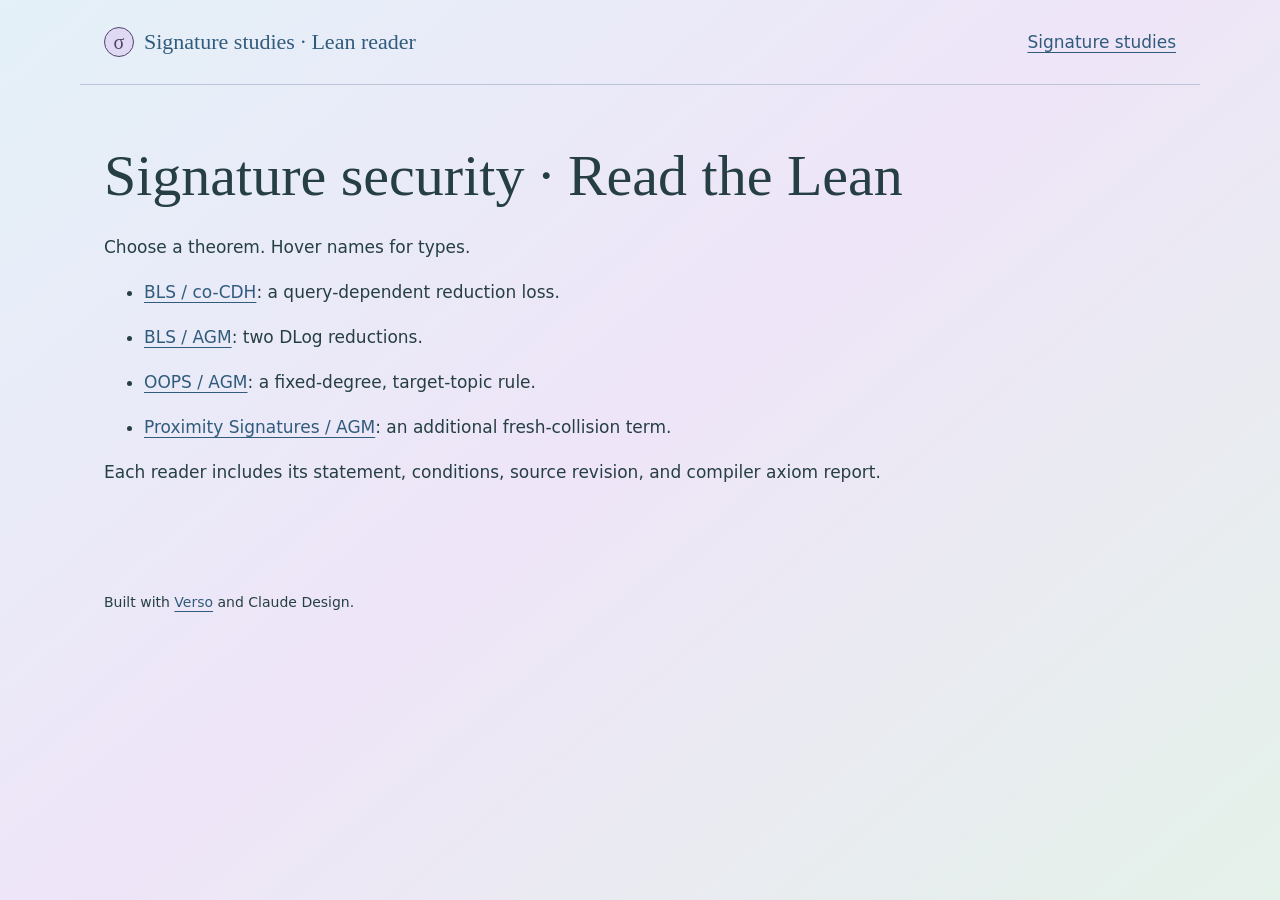
==== read/index.html @ 5ef7425c "Publish Signature Studies site Built from the sites repo at f331ecd; Lean readers pinned to signatur" ====
<!DOCTYPE html>
<html lang="en">
  <head>
    <meta charset="utf-8">
    <meta name="viewport" content="width=device-width, initial-scale=1">
    <meta name="description" content="Source-grounded Lean readers for Signature studies, with compiler types and proof states.">
    <title>Signature security · Read the Lean · Read the Lean</title><base href="./"><style>:root {
    /** Typography **/
    /* The font family used for headers, ToC entries, etc */
    --verso-structure-font-family: "Helvetica Neue", "Segoe UI", "Roboto", Arial, sans-serif;
    /* The font family used for body text */
    --verso-text-font-family: "Helvetica Neue", "Segoe UI", "Roboto", Arial, sans-serif;
    /* The font family used for code */
    --verso-code-font-family: monospace;

    /** Text colors **/
    --verso-text-color: black;
    --verso-code-color: black;
    --verso-structure-color: black;

    /** Selected items (e.g. search results) */
    --verso-selected-color: #def;

    /** Tooltips **/
    /*
    These colors are used for the tooltips that display documentation and messages for code,
    and for the equivalent popups that are shown when scripts are unavailable. The
    severity-specific tooltip colors below default to the foreground and background given
    here. The separator color draws the rule between sections of a tooltip's content.
    */
    --verso-tooltip-color: black;
    --verso-tooltip-bg-color: #e5e5e5;
    --verso-tooltip-border-color: black;
    --verso-tooltip-separator-color: #ccc;

    /** Message colors **/
    /*
    These colors are used to render Lean's feedback. Each severity (info, warning, error)
    has four sets of related styles:

    - The affected code itself: foreground and background, both at rest and while hovered,
      plus the indicator color, which draws the wavy underline marking that a message is
      present.
    - The text of the message, via the message color.
    - The tooltip that displays the message: foreground, background, and border. The border
      color also draws the accent bar next to a message when it is shown without scripts,
      and the background also colors the tooltip's arrow.
    - The marker bar in the margin of output blocks, via the output color.
    */
    --verso-code-info-color: currentcolor;
    --verso-code-info-bg-color: transparent;
    --verso-code-info-hover-color: currentcolor;
    --verso-code-info-hover-bg-color: #4777ff;
    --verso-info-indicator-color: #4777ff;
    --verso-message-info-color: black;
    --verso-tooltip-info-color: var(--verso-tooltip-color);
    --verso-tooltip-info-bg-color: var(--verso-tooltip-bg-color);
    --verso-tooltip-info-border-color: #4777ff;
    --verso-output-info-color: var(--verso-info-indicator-color);

    --verso-code-warning-color: currentcolor;
    --verso-code-warning-bg-color: transparent;
    --verso-code-warning-hover-color: currentcolor;
    --verso-code-warning-hover-bg-color: #ffd580;
    --verso-warning-indicator-color: #e7a71d; /* 2.11 contrast ratio for white, 9.94 for black */
    --verso-message-warning-color: black;
    --verso-tooltip-warning-color: var(--verso-tooltip-color);
    --verso-tooltip-warning-bg-color: var(--verso-tooltip-bg-color);
    --verso-tooltip-warning-border-color: #ffd580;
    --verso-output-warning-color: var(--verso-warning-indicator-color);

    --verso-code-error-color: currentcolor;
    --verso-code-error-bg-color: transparent;
    --verso-code-error-hover-color: currentcolor;
    --verso-code-error-hover-bg-color: #ffb3b3;
    --verso-error-indicator-color: #ff0000;
    --verso-message-error-color: #cc0000;
    --verso-tooltip-error-color: var(--verso-tooltip-color);
    --verso-tooltip-error-bg-color: var(--verso-tooltip-bg-color);
    --verso-tooltip-error-border-color: #ffb3b3;
    --verso-output-error-color: var(--verso-error-indicator-color);

    /** Proof states **/
    /*
    These colors are used for the proof state displays that can be expanded inside of proofs
    and shown in tooltips. The toggle colors are used for the control that expands and
    collapses a proof state.
    */
    --verso-tactic-state-color: black;
    --verso-tactic-state-bg-color: white;
    --verso-tactic-state-border-color: #888888;
    --verso-tactic-toggle-color: #bbbbbb;
    --verso-tactic-toggle-checked-color: #999999;

    /** Code Highlighting **/
    /*
    These variables control the rendering of Lean code emitted by Verso. Each category that can be
    highlighted supports the customization of color, weight, style, and family.
    */
    /* Constants (e.g. `List` or `id` or `none`) */
    --verso-code-const-color: var(--verso-code-color);
    --verso-code-const-weight: normal;
    --verso-code-const-style: normal;
    --verso-code-const-font-family: var(--verso-code-font-family);

    /* Keywords/atoms (e.g. `for` or `def` or `induction`) */
    --verso-code-keyword-color: var(--verso-code-color);
    --verso-code-keyword-weight: bold;
    --verso-code-keyword-style: normal;
    --verso-code-keyword-font-family: var(--verso-code-font-family);

    /* Local bindings (e.g. `x` in `let x := 5`) */
    --verso-code-var-color: var(--verso-code-color);
    --verso-code-var-weight: normal;
    --verso-code-var-style: italic;
    --verso-code-var-font-family: var(--verso-code-font-family);

    /* The background of interactive code while hovered (hoverable tokens, occurrences of a
       hovered binding, and the tactics that expand to a proof state) */
    --verso-code-hover-bg-color: #eeeeee;
}
</style><style>


.hl.lean {
  white-space: pre;
  font-weight: normal;
  font-style: normal;
  font-size: inherit;
}

.hl.lean .keyword {
  color: var(--verso-code-keyword-color,);
  font-weight: var(--verso-code-keyword-weight, bold);
  font-style: var(--verso-code-keyword-style, normal);
  font-family: var(--verso-code-keyword-font-family,);
}

.hl.lean .const {
  color: var(--verso-code-const-color,);
  font-weight: var(--verso-code-const-weight, normal);
  font-style: var(--verso-code-const-style, normal);
  font-family: var(--verso-code-const-font-family,);
}

.hl.lean .var {
  color: var(--verso-code-var-color,);
  font-weight: var(--verso-code-var-weight, normal);
  font-style: var(--verso-code-var-style, italic);
  font-family: var(--verso-code-var-font-family,);

  position: relative;
}

.hl.lean .literal, .hl.lean .unknown {
  color: var(--verso-code-color,);
  font-weight: normal;
  font-style: normal;
  font-family: var(--verso-code-font-family,);
}

/* These lexically-classified token kinds default to the `.unknown` appearance. The rule follows
   `.const` so it wins for the `anon-ctor` tokens, which also carry the `const` class. */
.hl.lean .anon-ctor,
.hl.lean .number,
.hl.lean .char,
.hl.lean .comment,
.hl.lean .punctuation,
.hl.lean .delim,
.hl.lean .wildcard {
  color: var(--verso-code-color,);
  font-weight: normal;
  font-style: normal;
  font-family: var(--verso-code-font-family,);
}

.hover-container {
  width: 0;
  height: 0;
  position: relative;
  display: inline;
}

.hl.lean a {
  color: inherit;
  text-decoration: currentcolor underline dotted;
}

.hl.lean a:hover {
  text-decoration: currentcolor underline solid;
}

/* Links inside tooltips show their underline only when hovered. */
.tippy-box .hl.lean a {
  text-decoration: none;
}

.hl.lean .hover-info {
  white-space: normal;
}

.hl.lean .token .hover-info {
  display: none;
  position: absolute;
  color: var(--verso-tooltip-color, black);
  background-color: var(--verso-tooltip-bg-color, #e5e5e5);
  border: 1px solid var(--verso-tooltip-border-color, black);
  padding: 0.5rem;
  z-index: 300;
}

.hl.lean .hover-info.messages {
  max-height: 10rem;
  overflow-y: auto;
  overflow-x: hidden;
  scrollbar-gutter: stable;
  padding: 0 0.5rem 0 0;
  display: block;
}

.hl.lean .hover-info code {
  white-space: pre-wrap;
  background: none;
}

.hl.lean .hover-info code:not(.verso-message) {
  color: var(--verso-tooltip-color, black);
}

.hl.lean .hover-info.messages > code {
  padding: 0.5rem;
  display: block;
  width: fit-content;
}

.hl.lean .hover-info.messages > code:only-child {
  margin: 0;
}

.hl.lean .hover-info.messages > code {
  margin: 0.1rem;
}

.hl.lean .hover-info.messages > code:not(:first-child) {
  margin-top: 0rem;
}

.hl.lean {
}

.hl.lean.block {
  display: block;
}

.hl.lean.inline {
  display: inline;
  white-space: pre-wrap;
}

.hl.lean * {
}

.hl.lean .token {
  transition: all 0.25s; /* Slight fade for highlights */
}

@media (hover: hover) {
  /* Hovered content nested in a collapsed tactic region keeps its plain background: the
     region's proof state is the tooltip that appears there, and its label is what
     highlights. `:where` keeps the exclusion out of the specificity computation. */
  .hl.lean .token.binding-hl,
  .hl.lean :is(.literal, .token.typed, .token[data-verso-hover]):hover:not(:where(.tactic:has(> .tactic-toggle:not(:checked)) > label *)) {
    background-color: var(--verso-code-hover-bg-color, #eeeeee);
    border-radius: 2px;
    transition: none;
  }

  /* Within a hovered message span, token hover backgrounds are removed so the span's own
     hover background shows across the whole span. The exception is a hovered documented
     token, which keeps its background because its tooltip is the one shown. */
  .hl.lean .has-info:hover .token.binding-hl:not(:hover),
  .hl.lean .has-info:hover .token.binding-hl:not([data-verso-hover]),
  .hl.lean .has-info:hover .literal:hover:not([data-verso-hover]),
  .hl.lean .has-info:hover .token.typed:hover:not([data-verso-hover]) {
    background-color: transparent;
  }
}


.hl.lean .has-info .token:not(.tactic-state):not(.tactic-state *), .hl.lean .has-info .inter-text:not(.tactic-state):not(.tactic-state *) {
  text-decoration-style: wavy;
  text-decoration-line: underline;
  text-decoration-thickness: from-font;
  text-decoration-skip-ink: none;
}

/*
The underline color comes from the nearest enclosing message span: each severity's span rule
sets `--verso--region-indicator-color`, which inherits, so a region nested inside one of
another severity keeps its own indicator color.
*/
.hl.lean .has-info :not(.tactic-state):not(.tactic-state *) {
  text-decoration-color: var(--verso--region-indicator-color);
}

.hl.lean .has-info .hover-info {
  display: none;
  position: absolute;
  transform: translate(0.25rem, 0.3rem);
  color: var(--verso-tooltip-color, black);
  border: 1px solid var(--verso-tooltip-border-color, black);
  padding: 0.5rem;
  z-index: 400;
  text-align: left;
}

.hl.lean .has-info.error {
  --verso--region-indicator-color: var(--verso-error-indicator-color, #ff0000);
  --verso--region-hover-color: var(--verso-code-error-hover-color, currentcolor);
  --verso--region-hover-bg-color: var(--verso-code-error-hover-bg-color, #ffb3b3);
  color: var(--verso-code-error-color, currentcolor);
  background-color: var(--verso-code-error-bg-color, transparent);
}

/*
The hover highlight follows the tooltip: a message span highlights only when its own tooltip
is the one that appears. When a hovered nested message span, a hovered documented token, or
a hovered collapsed tactic label shows its own tooltip instead, the message span does not
highlight. A span nested in a collapsed tactic region likewise stays plain, because hovering
it shows the region's proof state; `:where` keeps that exclusion out of the specificity
computation.

The hover colors come from `--verso--region-hover-color` and `--verso--region-hover-bg-color`,
which each severity's span rule sets. This keeps the hover conditions in this one rule, and
because the properties inherit, a region nested inside one of another severity keeps its own
hover colors.
*/
@media (hover: hover) {
  .hl.lean .has-info:hover:not(:has(.has-info:hover)):not(:has([data-verso-hover]:hover)):not(:has(.tactic > label:hover + .tactic-toggle:not(:checked))):not(:where(.tactic:has(> .tactic-toggle:not(:checked)) > label *)) {
    color: var(--verso--region-hover-color, currentcolor);
    background-color: var(--verso--region-hover-bg-color, transparent);
  }
}

.hl.lean .hover-info.messages > code.error {
  background-color: var(--verso-tooltip-error-bg-color, #e5e5e5);
  border-left: 0.2rem solid var(--verso-tooltip-error-border-color, #ffb3b3);
}

/*
A tooltip that shows only messages of the box's own severity leaves severity styling to the
box itself. When messages of several severities share the tooltip, or a `mixed` tooltip
combines messages with other content (such as documentation), each message keeps its
severity accent to distinguish them.
*/
.tippy-box .hl.lean.mixed > .hover-info.messages {
  margin-bottom: 0.5rem;
}

.tippy-box[data-theme~='error'] .hl.lean:not(.mixed) .hover-info.messages:not(:has(> code.warning)):not(:has(> code.information)) > code.error {
  background: none;
  border: none;
}

.error .verso-message, .error .verso-message .token, .error .verso-message label {
  color: var(--verso-message-error-color, #cc0000);
}

.error .verso-message .case-label:has(input[type="checkbox"])::before {
  background-color: var(--verso-message-error-color, #cc0000) !important;
}

.hl.lean .has-info.warning {
  --verso--region-indicator-color: var(--verso-warning-indicator-color, #e7a71d);
  --verso--region-hover-color: var(--verso-code-warning-hover-color, currentcolor);
  --verso--region-hover-bg-color: var(--verso-code-warning-hover-bg-color, #ffd580);
  color: var(--verso-code-warning-color, currentcolor);
  background-color: var(--verso-code-warning-bg-color, transparent);
}

.hl.lean .hover-info.messages > code.warning {
  background-color: var(--verso-tooltip-warning-bg-color, #e5e5e5);
  border-left: 0.2rem solid var(--verso-tooltip-warning-border-color, #ffd580);
}

.lean-output {
  border-left: 0.2em solid transparent;
  padding: 0 0 0 0.5em;
  border-top-left-radius: 0;
  border-bottom-left-radius: 0;
}

.lean-output.error {
  border-color: var(--verso-output-error-color, var(--verso-error-indicator-color, #ff0000));
}

.lean-output.information {
  border-color: var(--verso-output-info-color, var(--verso-info-indicator-color, #4777ff));
}

.lean-output.warning {
  border-color: var(--verso-output-warning-color, var(--verso-warning-indicator-color, #e7a71d));
}

.tippy-box[data-theme~='warning'] .hl.lean:not(.mixed) .hover-info.messages:not(:has(> code.error)):not(:has(> code.information)) > code.warning {
  background: none;
  border: none;
}

.warning .verso-message, .warning .verso-message .token, .warning .verso-message label {
  color: var(--verso-message-warning-color, black);
}

.warning .verso-message .case-label:has(input[type="checkbox"])::before {
  background-color: var(--verso-message-warning-color, black) !important;
}


.hl.lean .has-info.information {
  --verso--region-indicator-color: var(--verso-info-indicator-color, #4777ff);
  --verso--region-hover-color: var(--verso-code-info-hover-color, currentcolor);
  --verso--region-hover-bg-color: var(--verso-code-info-hover-bg-color, #4777ff);
  color: var(--verso-code-info-color, currentcolor);
  background-color: var(--verso-code-info-bg-color, transparent);
}


.hl.lean .hover-info.messages > code.information {
  background-color: var(--verso-tooltip-info-bg-color, #e5e5e5);
  border-left: 0.2rem solid var(--verso-tooltip-info-border-color, #4777ff);
}

.tippy-box[data-theme~='info'] .hl.lean:not(.mixed) .hover-info.messages:not(:has(> code.error)):not(:has(> code.warning)) > code.information {
  background: none;
  border: none;
}

.information .verso-message, .information .verso-message .token, .information .verso-message label {
  color: var(--verso-message-info-color, black);
}

.information .verso-message .case-label:has(input[type="checkbox"])::before {
  background-color: var(--verso-message-info-color, black) !important;
}

.hl.lean div.docstring {
  font-family: var(--verso-text-font-family, sans-serif);
  white-space: normal;
  max-width: calc(min(40rem, 90vw));
  width: max-content;
}

.hl.lean div.docstring > :last-child {
  margin-bottom: 0;
}

.hl.lean div.docstring > :first-child {
  margin-top: 0;
}

.hl.lean .hover-info .sep {
  display: block;
  width: auto;
  margin-left: 1rem;
  margin-right: 1rem;
  margin-top: 0.5rem;
  margin-bottom: 0.5rem;
  padding: 0;
  height: 1px;
  border-top: 1px solid var(--verso-tooltip-separator-color, #ccc);
}

.hl.lean code {
  font-family: var(--verso-code-font-family);
}

.hl.lean .tactic-state {
  display: none;
  position: relative;
  width: fit-content;
  border: 1px solid var(--verso-tactic-state-border-color, #888888);
  border-radius: 0.1rem;
  padding: 0.5rem;
  font-family: sans-serif;
  color: var(--verso-tactic-state-color, black);
  background-color: var(--verso-tactic-state-bg-color, white);
}

.hl.lean.popup .tactic-state {
  position: static;
  display: block;
  width: auto;
  border: none;
  padding: 0.5rem;
  font-family: sans-serif;
  background-color: var(--verso-tactic-state-bg-color, white);
}


.hl.lean .tactic {
  position: relative;
  display: inline;
  vertical-align: top;
  /* Without these, mobile Safari will start making font sizes inconsistent when its text size adjustment feature is triggered.*/
  -webkit-text-size-adjust: 100%;
  text-size-adjust: 100%;
}

.hl.lean .tactic:has(> .tactic-toggle:checked) {
  display: inline-grid;
  grid-template-columns: 1fr;
}

.hl.lean .tactic-toggle:checked ~ .tactic-state {
  display: inline-block;
  vertical-align: top;
  grid-row: 2;
  justify-self: start;
}

.hl.lean .tactic > label {
  position: relative;
  grid-row: 1;
  display: inline;
}

@media (hover: hover) {
  /* Highlight a region on hover only when its own toggle is unchecked, and only the innermost
     hovered region: `label:hover` bubbles to ancestor labels, so suppress the highlight on a region
     whose label contains a more deeply nested hovered tactic label. The region's proof state is the
     tooltip for everything else in its label, so the label keeps its highlight while any of that
     content is hovered. */
  .hl.lean .tactic:has(> .tactic-toggle:not(:checked)) > label:hover:not(:has(.tactic > label:hover)) {
    background-color: var(--verso-code-hover-bg-color, #eeeeee);
  }
}

.hl.lean .tactic-toggle {
  position: absolute;
  top: 0;
  left: 0;
  opacity: 0;
  height: 0;
  width: 0;
  z-index: -10;
}

.hl.lean .tactic > label::after {
  content: "";
  border: 1px solid var(--verso-tactic-toggle-color, #bbbbbb);
  /* These need to be em, not rem, to scale with the font */
  border-radius: 1em;
  height: 0.25em;
  vertical-align: middle;
  width: 0.6em;
  margin-left: 0.1em;
  margin-right: 0.1em;
  display: inline-block;
  transition: all 0.5s;
}

/*
@media (hover: hover) {
  .hl.lean .tactic > label:hover::after {
    border: 1px solid #aaaaaa;
    background-color: #aaaaaa;
    transition: all 0.5s;
  }
}
*/

.hl.lean .tactic > label:has(+ .tactic-toggle:checked)::after {
  border: 1px solid var(--verso-tactic-toggle-checked-color, #999999);
  background-color: var(--verso-tactic-toggle-checked-color, #999999);
  transition: all 0.5s;
}

.hl.lean .tactic-state .goal + .goal {
  margin-top: 1.5em;
}

/*
Some CSS frameworks customize details/summary in ways not compatible with Verso's output.
*/

.hl.lean details {
  display: block !important;
  margin: 0;
}

.hl.lean details summary {
  display: list-item !important;
  margin: 0;
}

.hl.lean details summary:focus {
  outline: none;
  outline-offset: none;
  color: inherit;
}

.hl.lean ul > li {
  margin-bottom: 0;
}

.hl.lean details summary::marker {
  display: inline !important;
}

.hl.lean details > summary:first-of-type {
  list-style-type: disclosure-closed;
  list-style-position: inside;
}

.hl.lean details[open] > summary:first-of-type {
  list-style-type: disclosure-open;
}

.hl.lean details summary::before, .hl.lean details summary::after {
  content: "" !important;
  background: none;
  display: none;
}

.hl.lean .tactic-state summary {
  /* These need to be em, not rem, to scale with the font */
  margin-left: -0.5em;
}

.hl.lean .tactic-state details {
  /* These need to be em, not rem, to scale with the font */
  padding-left: 0.5em;
}

.hl.lean .case-label {
  display: block;
  position: relative;
}

.hl.lean .case-label input[type="checkbox"] {
  position: absolute;
  top: 0;
  left: 0;
  opacity: 0;
  height: 0;
  width: 0;
  z-index: -10;
}

.hl.lean .case-label:has(input[type="checkbox"])::before {
  display: inline-block;
  background-color: currentcolor;
  content: ' ';
  transition: ease 0.2s;
  margin-right: 0.7em;
  clip-path: polygon(100% 0, 0 0, 50% 100%);
  width: 0.6em;
  height: 0.6em;
  vertical-align: middle;
}

.hl.lean .case-label:has(input[type="checkbox"]:not(:checked))::before {
  transform: rotate(-90deg);
}

.hl.lean .case-label:has(input[type="checkbox"]) {

}

.hl.lean .case-label:has(input[type="checkbox"]:checked) {

}


.hl.lean .labeled-case > :not(:first-child) {
  max-height: 0px;
  display: block;
  overflow: hidden;
  transition: max-height 0.1s ease-in;
  /* These need to be em, not rem, to scale with the font */
  margin-left: 0.5em;
  margin-top: 0.1em;
}

.hl.lean .labeled-case:has(.case-label input[type="checkbox"]:checked) > :not(:first-child) {
  max-height: 100%;
}


.hl.lean .goal-name::before {
  font-style: normal;
  content: "case ";
}

.hl.lean .goal-name {
  font-style: italic;
  font-family: var(--verso-code-font-family);
  color: inherit;
}

.hl.lean .hypotheses {
  display: table;
}

.hl.lean .hypothesis {
  display: table-row;
}

.hl.lean .hypothesis > * {
  display: table-cell;
}


.hl.lean .hypotheses .colon {
  text-align: center;
  /* This needs to be em, not rem, to scale with the font */
  min-width: 1em;
}

.hl.lean .hypotheses .name {
  text-align: right;
}

.hl.lean .hypotheses .name,
.hl.lean .hypotheses .type,
.hl.lean .conclusion .type {
  font-family: var(--verso-code-font-family);
}

.tippy-box {
  /* Without these, mobile Safari will start making font sizes inconsistent when its text size adjustment feature is triggered.*/
  -webkit-text-size-adjust: 100%;
  text-size-adjust: 100%;
}

/*
Tippy's stylesheet paints each arrow's fill triangle with the arrow element's `color` (its
placement-specific `::before` rules use `border-color: initial`, which is `currentcolor`),
and its border extension paints the outline triangle with the box's border color. Setting
`color` on the arrow therefore matches it to the tooltip background for every placement.
*/
.tippy-box[data-theme~='lean'] {
  background-color: var(--verso-tooltip-bg-color, #e5e5e5);
  color: var(--verso-tooltip-color, black);
  border: 1px solid var(--verso-tooltip-border-color, black);
}
.tippy-box[data-theme~='lean'] > .tippy-arrow {
  color: var(--verso-tooltip-bg-color, #e5e5e5);
}

.tippy-box[data-theme~='message'][data-placement^='top'] > .tippy-arrow::before {
  border-width: 11px 11px 0;
}
.tippy-box[data-theme~='message'][data-placement^='top'] > .tippy-arrow::after {
  bottom: -11px;
  border-width: 11px 11px 0;
}
.tippy-box[data-theme~='message'][data-placement^='bottom'] > .tippy-arrow::before {
  border-width: 0 11px 11px;
}
.tippy-box[data-theme~='message'][data-placement^='bottom'] > .tippy-arrow::after {
  top: -11px;
  border-width: 0 11px 11px;
}
.tippy-box[data-theme~='message'][data-placement^='left'] > .tippy-arrow::before {
  border-width: 11px 0 11px 11px;
}
.tippy-box[data-theme~='message'][data-placement^='left'] > .tippy-arrow::after {
  right: -11px;
  border-width: 11px 0 11px 11px;
}

.tippy-box[data-theme~='message'][data-placement^='right'] > .tippy-arrow::before {
  border-width: 11px 11px 11px 0;
}
.tippy-box[data-theme~='message'][data-placement^='right'] > .tippy-arrow::after {
  left: -11px;
  border-width: 11px 11px 11px 0;
}



.tippy-box[data-theme~='warning'] {
  background-color: var(--verso-tooltip-warning-bg-color, #e5e5e5);
  color: var(--verso-tooltip-warning-color, black);
  border: 3px solid var(--verso-tooltip-warning-border-color, #ffd580);
}
.tippy-box[data-theme~='warning'] > .tippy-arrow {
  color: var(--verso-tooltip-warning-bg-color, #e5e5e5);
}

.tippy-box[data-theme~='error'] {
  background-color: var(--verso-tooltip-error-bg-color, #e5e5e5);
  color: var(--verso-tooltip-error-color, black);
  border: 3px solid var(--verso-tooltip-error-border-color, #ffb3b3);
}
.tippy-box[data-theme~='error'] > .tippy-arrow {
  color: var(--verso-tooltip-error-bg-color, #e5e5e5);
}

.tippy-box[data-theme~='info'] {
  background-color: var(--verso-tooltip-info-bg-color, #e5e5e5);
  color: var(--verso-tooltip-info-color, black);
  border: 3px solid var(--verso-tooltip-info-border-color, #4777ff);
}
.tippy-box[data-theme~='info'] > .tippy-arrow {
  color: var(--verso-tooltip-info-bg-color, #e5e5e5);
}

.tippy-box[data-theme~='tactic'] {
  background-color: var(--verso-tactic-state-bg-color, white);
  color: var(--verso-tactic-state-color, black);
  border: 1px solid var(--verso-tactic-state-border-color, #888888);
}
.tippy-box[data-theme~='tactic'] > .tippy-arrow {
  color: var(--verso-tactic-state-bg-color, white);
}

.extra-doc-links {
  list-style-type: none;
  margin-left: 0;
  padding: 0;
}

.extra-doc-links > li {
  display: inline-block;
}

.extra-doc-links > li:not(:last-child)::after {
  content: '|';
  display: inline-block;
  margin: 0 0.25em;
}

.verso-message .trace {
  display: block;
}

.verso-message .trace > summary::marker {
  color: var(--verso-text-color, black);
}

.verso-message .trace-children {
  margin: 0;
  padding: 0;
}

.verso-message .trace-children > li {
  list-style-type: none;
  margin-left: 1.5em;
}

.verso-message .trace-children > li:not(:has(.trace)) {
  margin-left: 0;
}

.verso-message .trace-class {
  color: color-mix(in srgb, currentColor 70%, transparent);
  font-weight: bold;
  margin: 0;
  padding: 0;
}

.verso-message .text {
  white-space: pre-wrap;
}


</style>
<script>
      

window.onload = async () => {

    // Don't show hovers inside of closed tactic states
    function blockedByTactic(elem) {
      let parent = elem.parentNode;
      while (parent && "classList" in parent) {
        if (parent.classList.contains("tactic")) {
          const toggle = parent.querySelector(":scope > input.tactic-toggle");
          if (toggle) {
            return !toggle.checked;
          }
        }
        parent = parent.parentNode;
      }
      return false;
    }

    // The innermost element under the pointer, used to show only the most specific hover
    let hoverTarget = null;
    document.addEventListener('mouseover', (e) => { hoverTarget = e.target; }, true);

    // Visible tippy references; a tooltip is blocked while an unrelated one is visible
    const visibleTippies = new Set();
    function blockedByTippy(elem) {
      for (const ref of visibleTippies) {
        if (!ref.contains(elem) && !elem.contains(ref)) return true;
      }
      return false;
    }

    // Whether the element's tooltip would have content to show. Content nested in a
    // collapsed tactic region is covered by the region's proof-state tooltip, whether or
    // not a tippy instance is currently attached to it.
    function showsContent(el) {
      if (!el._tippy) return false;
      if (el.classList.contains('tactic')) {
        const toggle = el.querySelector(':scope > input.tactic-toggle');
        return !!toggle && !toggle.checked;
      }
      return (!!el.querySelector('.hover-info') || 'versoHover' in el.dataset) &&
        !blockedByTactic(el);
    }

    // The nearest enclosing element whose tooltip has content
    function innermostShowable(el) {
      while (el && el.nodeType === Node.ELEMENT_NODE) {
        if (showsContent(el)) return el;
        el = el.parentElement;
      }
      return null;
    }

    // Binding highlights via event delegation with cached lookups
    const bindingCache = new Map(); // context+binding -> [token elements]
    let highlightedTokens = [];
    function getBindingTokens(context, binding) {
      const key = context + "\0" + binding;
      let tokens = bindingCache.get(key);
      if (!tokens) {
        tokens = [];
        for (const example of document.querySelectorAll(".hl.lean")) {
          if (example.dataset.leanContext == context) {
            for (const tok of example.querySelectorAll(".token[data-binding=\"" + CSS.escape(binding) + "\"]")) {
              tokens.push(tok);
            }
          }
        }
        bindingCache.set(key, tokens);
      }
      return tokens;
    }
    for (const container of document.querySelectorAll(".hl.lean")) {
      container.addEventListener("mouseover", (event) => {
        const c = event.target.closest(".token");
        if (!c || !c.dataset.binding || c.dataset.binding === "" || !container.contains(c)) return;
        if (blockedByTactic(c)) return;
        const tokens = getBindingTokens(container.dataset.leanContext, c.dataset.binding);
        for (const tok of tokens) {
          tok.classList.add("binding-hl");
        }
        highlightedTokens = tokens;
      });
      container.addEventListener("mouseout", (event) => {
        const c = event.target.closest(".token");
        if (!c || !container.contains(c)) return;
        for (const tok of highlightedTokens) {
          tok.classList.remove("binding-hl");
        }
        highlightedTokens = [];
      });
    }
    /* Render docstrings */
    if ('undefined' !== typeof marked) {
        for (const d of document.querySelectorAll("code.docstring, pre.docstring")) {
            const str = d.innerText;
            const html = marked.parse(str);
            const rendered = document.createElement("div");
            rendered.classList.add("docstring");
            rendered.innerHTML = html;
            d.parentNode.replaceChild(rendered, d);
        }
    }
    // Add hovers
    const versoDocData = await (fetch("-verso-docs.json").then((resp) => resp.json()));

    function hideParentTooltips(element) {
      let parent = element.parentElement;
      while (parent) {
        const tippyInstance = parent._tippy;
        if (tippyInstance) {
          tippyInstance.hide();
        }
        parent = parent.parentElement;
      }
    }

    function hideDescendantTooltips(element) {
      for (const ref of visibleTippies) {
        if (ref !== element && element.contains(ref)) {
          ref._tippy.hide();
        }
      }
    }

    // Renders the documentation for a hover ID from the doc table
    function docHoverContent(hoverId) {
      const info = document.createElement('span');
      info.className = 'hover-info';
      info.style.display = 'block';
      const data = versoDocData[hoverId];
      if (data) {
        info.innerHTML = data;
        /* Render docstrings - TODO server-side */
        if ('undefined' !== typeof marked) {
          for (const d of info.querySelectorAll('code.docstring, pre.docstring')) {
            const str = d.innerText;
            const html = marked.parse(str);
            const rendered = document.createElement('div');
            rendered.classList.add('docstring');
            rendered.innerHTML = html;
            d.parentNode.replaceChild(rendered, d);
          }
        }
      } else {
        info.innerHTML = 'Failed to load doc ID: ' + hoverId;
      }
      return info;
    }




    const defaultTippyProps = {
      /* DEBUG -- remove the space: * /
      onHide(any) { return false; },
      trigger: "click",
      // */
      /* theme: "lean", */
      maxWidth: "none",
      appendTo: () => document.body,
      interactive: true,
      delay: [100, null],
      /* ignoreAttributes: true, */
      followCursor: 'initial',
      onShow(inst) {
        const ref = inst.reference;
        if (ref.className == 'tactic') {
          const toggle = ref.querySelector(":scope > input.tactic-toggle");
          if (toggle && toggle.checked) {
            return false;
          }
        } else if (ref.querySelector(".hover-info") || "versoHover" in ref.dataset) {
          if (blockedByTactic(ref)) { return false };
        } else { // Nothing to show here!
          return false;
        }
        // Show only the most specific hover under the pointer
        if (hoverTarget && ref.contains(hoverTarget) && innermostShowable(hoverTarget) !== ref) {
          return false;
        }
        hideParentTooltips(ref);
        hideDescendantTooltips(ref);
        if (blockedByTippy(ref)) { return false; }
      },
      onShown(inst) { visibleTippies.add(inst.reference); },
      onHidden(inst) { visibleTippies.delete(inst.reference); },
      content (tgt) {
        const content = document.createElement("span");
        if (tgt.className == 'tactic') {
          const state = tgt.querySelector(":scope > .tactic-state").cloneNode(true);
          state.style.display = "block";
          content.appendChild(state);
          content.style.display = "block";
          content.className = "hl lean popup";
        } else {
          content.className = "hl lean";
          content.style.display = "block";
          content.style.maxHeight = "300px";
          content.style.overflowY = "auto";
          content.style.overflowX = "hidden";
          // Messages come from the inline hover-info; documentation comes from the doc
          // table. An element with both (a message span sharing a documented token's
          // extent) shows both in one tooltip.
          const hoverId = tgt.dataset.versoHover;
          const hoverInfo = tgt.querySelector(".hover-info");
          if (hoverInfo) {
            content.appendChild(hoverInfo.cloneNode(true));
          }
          if (hoverId) {
            // TODO stop doing an implicit conversion from string to number here
            content.appendChild(docHoverContent(hoverId));
          }
          if (hoverInfo && hoverId) {
            content.classList.add('mixed');
          }
          const extraLinks = tgt.dataset['versoLinks'] || tgt.parentElement.dataset['versoLinks'];
          if (extraLinks) {
            try {
              const extras = JSON.parse(extraLinks);
              const links = document.createElement('ul');
              links.className = 'extra-doc-links';
              extras.forEach((l) => {
                const li = document.createElement('li');
                li.innerHTML = "<a href=\"" + l['href'] + "\" title=\"" + l.long + "\">" + l.short + "</a>";
                links.appendChild(li);
              });
              content.appendChild(links);
            } catch (error) {
              console.error(error);
            }
          }
        }
        return content;
      }
    };


    document.querySelectorAll('.hl.lean .const.token, .hl.lean .keyword.token, .hl.lean .literal.token, .hl.lean .option.token, .hl.lean .var.token, .hl.lean .typed.token, .hl.lean .level-var, .hl.lean .level-const, .hl.lean .level-op, .hl.lean .sort, .hl.lean .punctuation.token[data-verso-hover]').forEach(element => {
      element.setAttribute('data-tippy-theme', 'lean');
    });
    document.querySelectorAll('.hl.lean .has-info.warning').forEach(element => {
      element.setAttribute('data-tippy-theme', 'warning message');
    });
    document.querySelectorAll('.hl.lean .has-info.information').forEach(element => {
      element.setAttribute('data-tippy-theme', 'info message');
    });
    document.querySelectorAll('.hl.lean .has-info.error').forEach(element => {
      element.setAttribute('data-tippy-theme', 'error message');
    });
    document.querySelectorAll('.hl.lean .tactic').forEach(element => {
      element.setAttribute('data-tippy-theme', 'tactic');
    });
    // Skip tokens inside closed tactics — they interfere with tactic tippys
    const closedTactics = new Set();
    document.querySelectorAll('.hl.lean .tactic').forEach(tactic => {
      const toggle = tactic.querySelector(':scope > input.tactic-toggle');
      if (toggle && !toggle.checked) closedTactics.add(tactic);
    });
    function isInsideClosedTactic(el) {
      const tactic = el.closest('.tactic');
      return tactic && tactic !== el && closedTactics.has(tactic);
    }

    const tokenSelector = '.hl.lean .const.token, .hl.lean .keyword.token, .hl.lean .literal.token, .hl.lean .option.token, .hl.lean .var.token, .hl.lean .typed.token, .hl.lean .has-info, .hl.lean .tactic, .hl.lean .level-var, .hl.lean .level-const, .hl.lean .level-op, .hl.lean .sort, .hl.lean .punctuation.token[data-verso-hover]';
    tippy(Array.from(document.querySelectorAll(tokenSelector)).filter(el => !isInsideClosedTactic(el)), defaultTippyProps);

    // Create/destroy token tippys when tactic checkbox toggles
    const tacticTippySelector = '.const.token, .keyword.token, .literal.token, .option.token, .var.token, .typed.token, .has-info, .level-var, .level-const, .level-op, .sort, .punctuation.token[data-verso-hover]';
    document.querySelectorAll('.hl.lean .tactic').forEach(tactic => {
      const toggle = tactic.querySelector(':scope > input.tactic-toggle');
      if (toggle) toggle.addEventListener('change', () => {
        if (toggle.checked) {
          closedTactics.delete(tactic);
          tactic.querySelectorAll(tacticTippySelector).forEach(el => {
            if (!el._tippy) {
              tippy(el, defaultTippyProps);
            }
          });
        } else {
          closedTactics.add(tactic);
          tactic.querySelectorAll(tacticTippySelector).forEach(el => {
            if (el._tippy) el._tippy.destroy();
          });
        }
        // The toggle changes which element's tooltip belongs to the pointer's position,
        // but the pointer stays put, so no hover event announces the change. Show the
        // right tooltip once the click that flipped the toggle has hidden the old one.
        setTimeout(() => {
          if (hoverTarget && hoverTarget.isConnected) {
            const showable = innermostShowable(hoverTarget);
            if (showable && showable._tippy) showable._tippy.show();
          }
        }, 0);
      });
  });
}

</script>
    
<script>
      
document.addEventListener("DOMContentLoaded", () => {
    for (const m of document.querySelectorAll(".math.inline")) {
        katex.render(m.textContent, m, {throwOnError: false, displayMode: false});
    }
    for (const m of document.querySelectorAll(".math.display")) {
        katex.render(m.textContent, m, {throwOnError: false, displayMode: true});
    }
});
</script>
    
<script src="-verso-data/popper.js"></script>
    <script src="-verso-data/tippy.js"></script>
    <link rel="stylesheet" href="-verso-data/tippy-border.css">
    <link rel="stylesheet" href="static/vendor/katex/katex.min.css">
    <script defer="defer" src="static/vendor/katex/katex.min.js"></script>
    <script src="static/vendor/marked/marked.umd.min.js"></script>
    <link rel="stylesheet" href="static/reader.css">
    </head>
  <body>
    <a class="skip" href="./#main">Skip to source</a><header>
      <a class="brand" href="./"><span class="brand-mark" aria-hidden="true">σ</span>Signature studies · Lean reader</a><nav aria-label="Site navigation">
        <a href="../">Signature studies</a></nav>
      </header>
    <main id="main"><article><h1>
          Signature security · Read the Lean</h1>
        <p>
          Choose a theorem. Hover names for types.</p>
        <ul>
          <li>
            <p>
              <a href="bls-cocdh/">BLS / co-CDH</a>: a query-dependent reduction loss.</p>
            </li>
          <li>
            <p>
              <a href="bls-agm/">BLS / AGM</a>: two DLog reductions.</p>
            </li>
          <li>
            <p>
              <a href="oops/">OOPS / AGM</a>: a fixed-degree, target-topic rule.</p>
            </li>
          <li>
            <p>
              <a href="proximity/">Proximity Signatures / AGM</a>: an additional fresh-collision term.</p>
            </li>
          </ul>
        <p>
          Each reader includes its statement, conditions, source revision, and compiler axiom report.
</p>
        </article></main><footer>Built with <a href="https://github.com/leanprover/verso">Verso</a> and Claude Design.</footer></body>
  </html>
---- read/static/reader.css ----
:root{color-scheme:light;--ink:#263f44;--link:#315b7c;font-family:ui-sans-serif,system-ui,sans-serif;color:var(--ink);background:#edf1fa}
*{box-sizing:border-box}body{margin:0;background:linear-gradient(140deg,#e4f1f8,#eee5f8 48%,#e4f1e9);min-height:100vh;font-size:17px;line-height:1.65}a{color:var(--link);text-underline-offset:4px}a:hover{color:#634b7b}a:focus-visible,summary:focus-visible{outline:3px solid #735296;outline-offset:5px}header,main,footer{max-width:1120px;margin:auto;padding:24px}header{display:flex;justify-content:space-between;gap:24px;border-bottom:1px solid #bbc5d7}nav{display:flex;gap:24px}.brand{font-weight:650;text-decoration:none}h1,h2,h3{font-family:Georgia,serif;line-height:1.2;font-weight:400}h1{font-size:clamp(32px,5vw,58px);margin:32px 0 22px}h2{font-size:28px;margin-top:42px}p{max-width:78ch}li{margin:10px 0}pre,code{font-family:ui-monospace,SFMono-Regular,Menlo,monospace;font-size:.87em}pre{white-space:pre-wrap;overflow-wrap:anywhere;background:#fff9;padding:20px;border-radius:16px}code.hl.lean.block{display:block;background:#fff9;border:1px solid #bdc8d8;border-radius:16px;padding:24px;overflow-x:auto;max-width:100%;font-size:14px;line-height:1.75}code.hl.lean.block pre{padding:0;background:transparent}.reading-notes{border-bottom:1px solid #b9c6d4;padding:20px 0}.reading-notes summary{cursor:pointer;font-weight:600}.reading-notes p,.reading-notes li{max-width:80ch}footer{margin-top:40px;font-size:14px}.skip{position:absolute;top:-100px;left:20px}.skip:focus{top:10px;background:white;padding:10px}.hl .tactic-state{font-size:14px}.hl .tactic{cursor:pointer}@media(max-width:600px){header{flex-wrap:wrap}header,main,footer{padding:18px}code.hl.lean.block{padding:16px;font-size:12px}nav{gap:18px}}
/* Daylight Arcana colours and type for the Verso reader; generated markup is left untouched. */
:root{--verso-text-font-family:"Source Sans 3","Segoe UI",system-ui,sans-serif;--verso-code-font-family:"IBM Plex Mono","SFMono-Regular",Consolas,monospace;--verso-code-hover-bg-color:#e9e2f5;--verso-code-info-hover-bg-color:#e9e2f5;--verso-info-indicator-color:#285e80;--verso-tooltip-bg-color:#ffffff;--verso-tooltip-color:#243e4a;--verso-tooltip-border-color:#657d70;--verso-tooltip-info-border-color:#285e80;--verso-tooltip-separator-color:#e9e2f5;--verso-tactic-state-bg-color:#ffffff;--verso-tactic-state-border-color:#657d70;--verso-tactic-toggle-color:#c7bbdc;--verso-tactic-toggle-checked-color:#654f7d;font-family:var(--verso-text-font-family)}
h1,h2,h3{font-family:"Fraunces","Iowan Old Style","Palatino Linotype",Georgia,serif}
pre,code{font-family:var(--verso-code-font-family)}
.brand{display:inline-flex;align-items:center;gap:10px;font-family:"Fraunces","Iowan Old Style","Palatino Linotype",Georgia,serif;font-size:22px;font-weight:400}
.brand-mark{width:30px;height:30px;display:inline-flex;align-items:center;justify-content:center;border:1px solid currentColor;border-radius:50%;background:#e0d9f4;color:#53436b;font:20px/1 Georgia,serif}
header{align-items:center;flex-wrap:wrap}
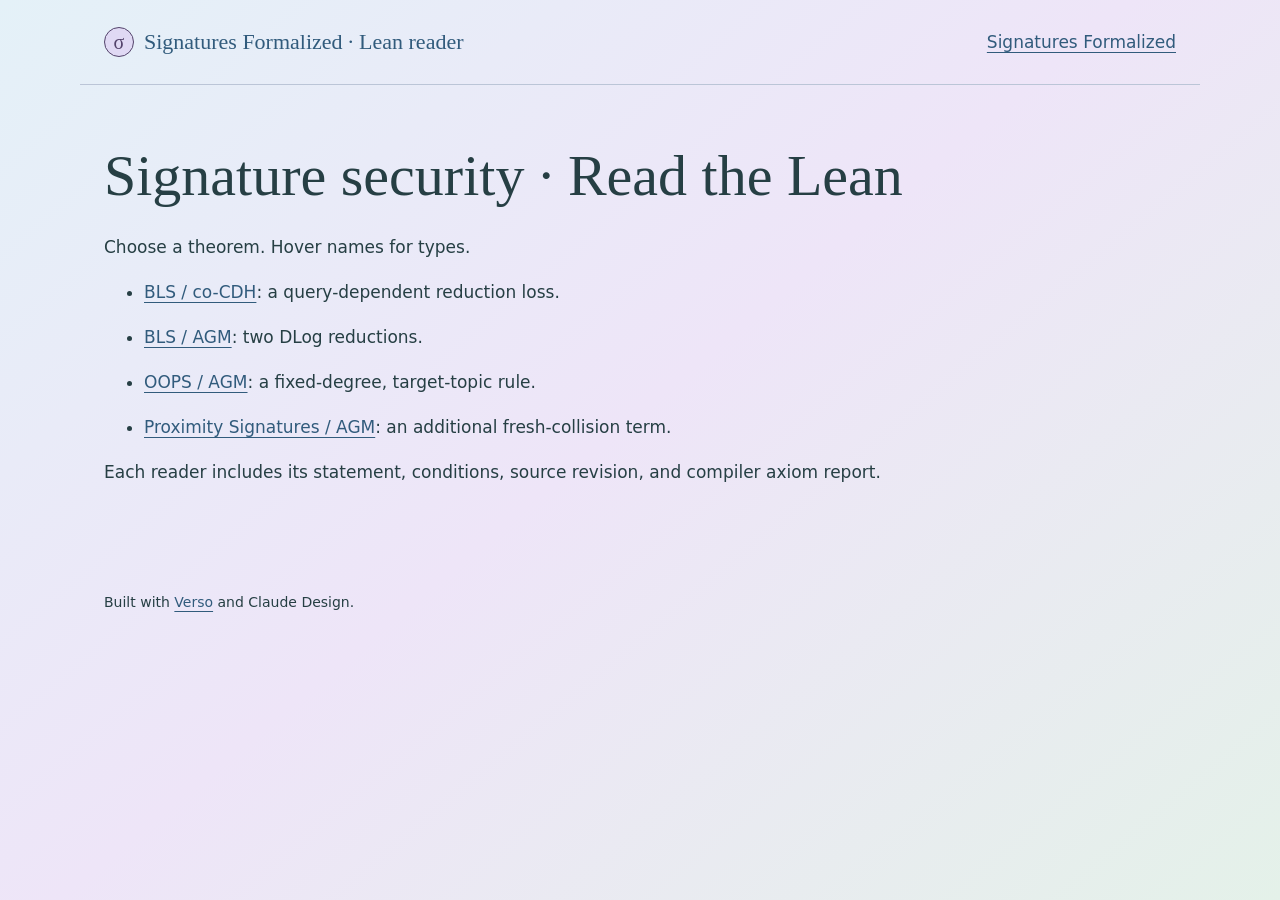
==== commit 34953b81: "Rename to Signatures Formalized Built from the sites repo at 44af816.  Co-Authored-By: Claude Opus 5" ====
--- a/read/index.html
+++ b/read/index.html
@@ -3,7 +3,7 @@
   <head>
     <meta charset="utf-8">
     <meta name="viewport" content="width=device-width, initial-scale=1">
-    <meta name="description" content="Source-grounded Lean readers for Signature studies, with compiler types and proof states.">
+    <meta name="description" content="Source-grounded Lean readers for Signatures Formalized, with compiler types and proof states.">
     <title>Signature security · Read the Lean · Read the Lean</title><base href="./"><style>:root {
     /** Typography **/
     /* The font family used for headers, ToC entries, etc */
@@ -1191,8 +1191,8 @@
     </head>
   <body>
     <a class="skip" href="./#main">Skip to source</a><header>
-      <a class="brand" href="./"><span class="brand-mark" aria-hidden="true">σ</span>Signature studies · Lean reader</a><nav aria-label="Site navigation">
-        <a href="../">Signature studies</a></nav>
+      <a class="brand" href="./"><span class="brand-mark" aria-hidden="true">σ</span>Signatures Formalized · Lean reader</a><nav aria-label="Site navigation">
+        <a href="../">Signatures Formalized</a></nav>
       </header>
     <main id="main"><article><h1>
           Signature security · Read the Lean</h1>
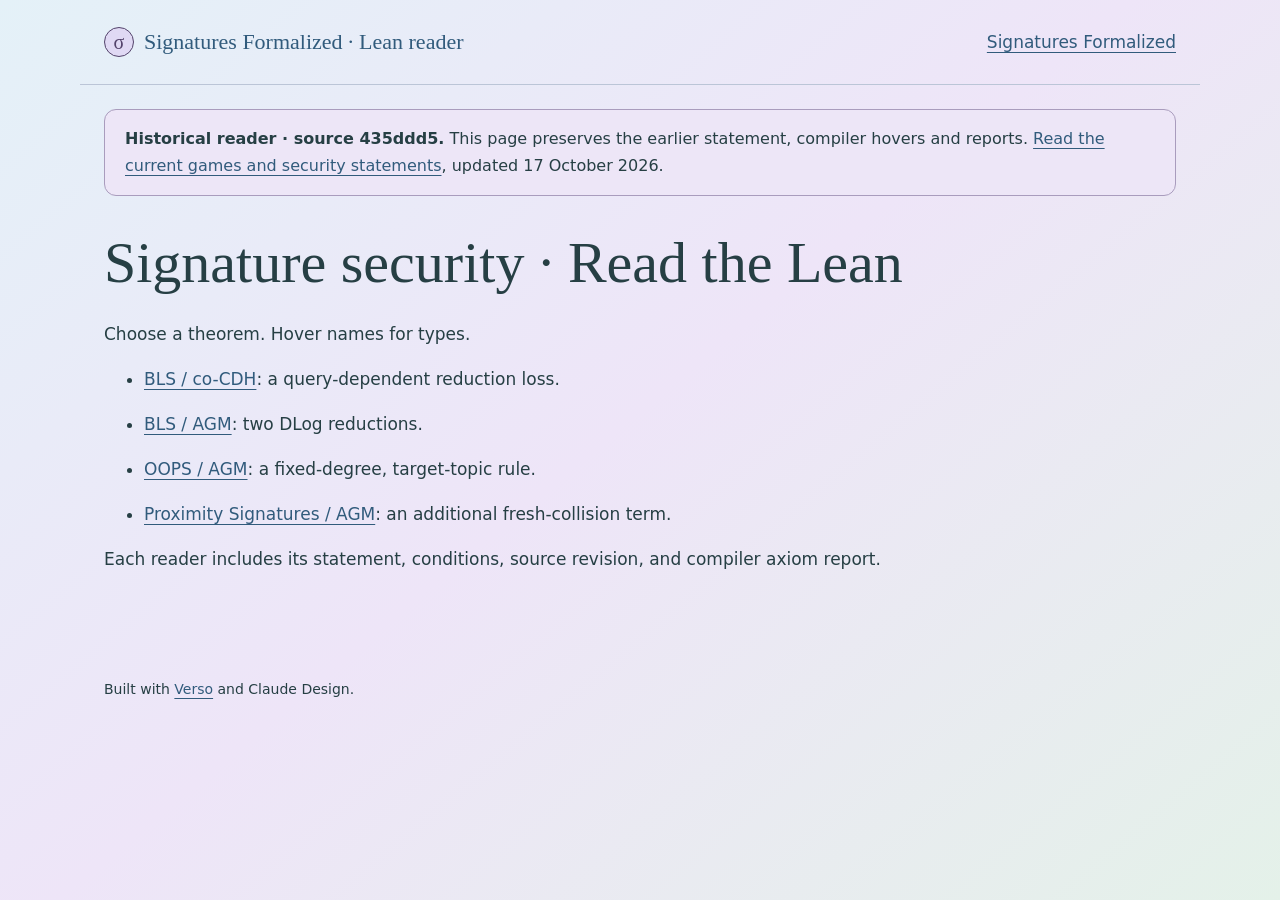
==== commit b37365a1: "Publish current signature games and historical reader notices Link the readable BLS, OOPS, Proximity" ====
--- a/read/index.html
+++ b/read/index.html
@@ -1194,7 +1194,7 @@
       <a class="brand" href="./"><span class="brand-mark" aria-hidden="true">σ</span>Signatures Formalized · Lean reader</a><nav aria-label="Site navigation">
         <a href="../">Signatures Formalized</a></nav>
       </header>
-    <main id="main"><article><h1>
+    <main id="main"><aside data-signature-snapshot="435ddd5" role="note" style="padding:16px 20px;margin:0 0 24px;border:1px solid #a99cbd;border-radius:12px;background:#ede6f7;font-size:16px"><strong>Historical reader · source 435ddd5.</strong> This page preserves the earlier statement, compiler hovers and reports. <a href="../#games">Read the current games and security statements</a>, updated 17 October 2026.</aside><article><h1>
           Signature security · Read the Lean</h1>
         <p>
           Choose a theorem. Hover names for types.</p>
--- a/read/static/reader.css
+++ b/read/static/reader.css
@@ -7,3 +7,6 @@
 .brand{display:inline-flex;align-items:center;gap:10px;font-family:"Fraunces","Iowan Old Style","Palatino Linotype",Georgia,serif;font-size:22px;font-weight:400}
 .brand-mark{width:30px;height:30px;display:inline-flex;align-items:center;justify-content:center;border:1px solid currentColor;border-radius:50%;background:#e0d9f4;color:#53436b;font:20px/1 Georgia,serif}
 header{align-items:center;flex-wrap:wrap}
+
+/* Wrap long plain inline declaration names without changing Lean source blocks. */
+:not(pre)>code:not([class]){overflow-wrap:anywhere}
